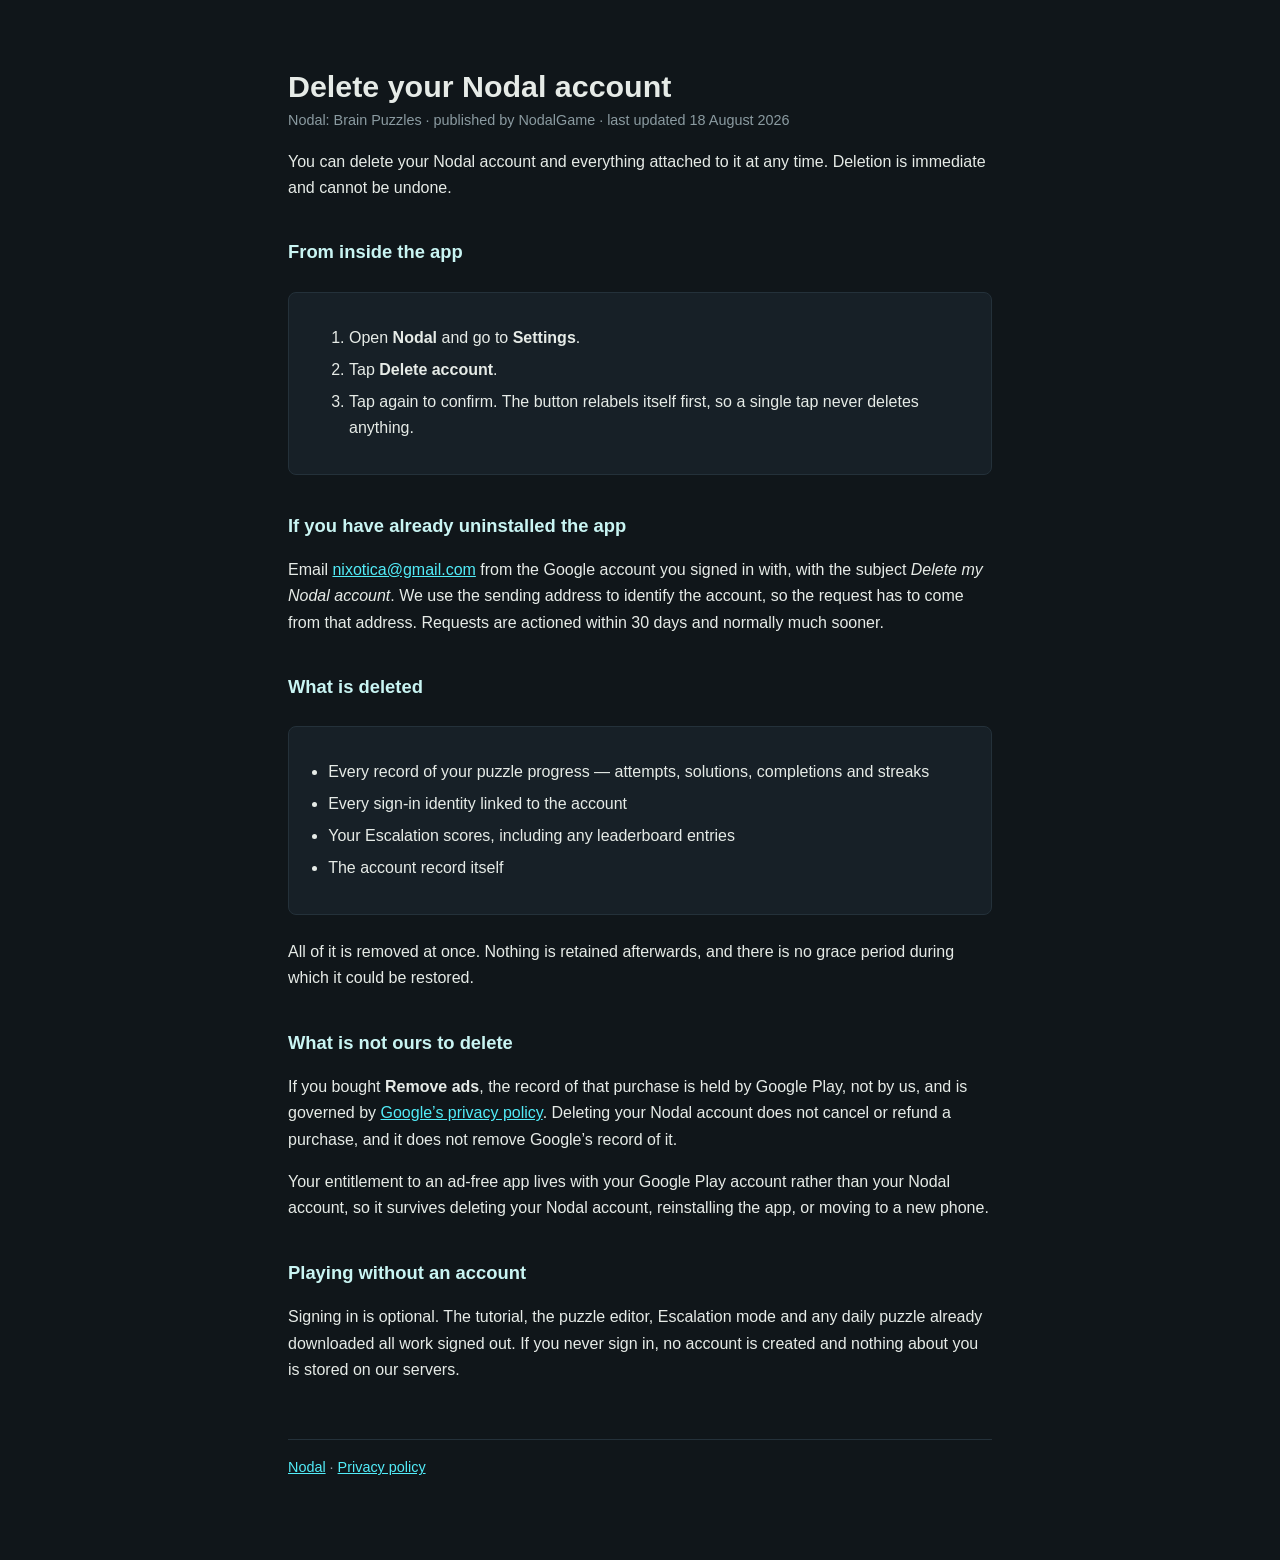
==== delete-account.html @ af57559f "Add privacy policy and account deletion pages Both are required by Google Play: the privacy policy f" ====
<!doctype html>
<html lang="en">
<head>
<meta charset="utf-8">
<meta name="viewport" content="width=device-width, initial-scale=1">
<title>Delete your Nodal account</title>
<link rel="stylesheet" href="style.css">
</head>
<body>

<h1>Delete your Nodal account</h1>
<p class="meta">Nodal: Brain Puzzles &middot; published by NodalGame &middot; last updated 18 August 2026</p>

<p>You can delete your Nodal account and everything attached to it at any time.
Deletion is immediate and cannot be undone.</p>

<h2>From inside the app</h2>
<div class="card">
<ol>
  <li>Open <strong>Nodal</strong> and go to <strong>Settings</strong>.</li>
  <li>Tap <strong>Delete account</strong>.</li>
  <li>Tap again to confirm. The button relabels itself first, so a single tap
      never deletes anything.</li>
</ol>
</div>

<h2>If you have already uninstalled the app</h2>
<p>Email <a href="mailto:nixotica@gmail.com">nixotica@gmail.com</a> from the
Google account you signed in with, with the subject <em>Delete my Nodal
account</em>. We use the sending address to identify the account, so the request
has to come from that address. Requests are actioned within 30 days and
normally much sooner.</p>

<h2>What is deleted</h2>
<div class="card">
<ul>
  <li>Every record of your puzzle progress &mdash; attempts, solutions,
      completions and streaks</li>
  <li>Every sign-in identity linked to the account</li>
  <li>Your Escalation scores, including any leaderboard entries</li>
  <li>The account record itself</li>
</ul>
</div>
<p>All of it is removed at once. Nothing is retained afterwards, and there is no
grace period during which it could be restored.</p>

<h2>What is not ours to delete</h2>
<p>If you bought <strong>Remove ads</strong>, the record of that purchase is held
by Google Play, not by us, and is governed by
<a href="https://policies.google.com/privacy">Google&rsquo;s privacy policy</a>.
Deleting your Nodal account does not cancel or refund a purchase, and it does not
remove Google&rsquo;s record of it.</p>

<p>Your entitlement to an ad-free app lives with your Google Play account rather
than your Nodal account, so it survives deleting your Nodal account, reinstalling
the app, or moving to a new phone.</p>

<h2>Playing without an account</h2>
<p>Signing in is optional. The tutorial, the puzzle editor, Escalation mode and
any daily puzzle already downloaded all work signed out. If you never sign in,
no account is created and nothing about you is stored on our servers.</p>

<footer>
<a href="./">Nodal</a> &middot; <a href="privacy.html">Privacy policy</a>
</footer>

</body>
</html>
---- style.css ----
:root { color-scheme: dark; }
body {
  background: #10161a;
  color: #e6ebe7;
  font: 16px/1.65 -apple-system, BlinkMacSystemFont, "Segoe UI", Roboto, sans-serif;
  margin: 0 auto;
  max-width: 44rem;
  padding: 3rem 1.25rem 5rem;
}
h1 { font-size: 1.9rem; line-height: 1.2; margin-bottom: .25rem; }
h2 { font-size: 1.15rem; margin-top: 2.25rem; color: #c9f5f3; }
a { color: #52ecf8; }
.meta { color: #8b9ba1; font-size: .9rem; margin-top: 0; }
.card {
  background: #172027;
  border: 1px solid #24313a;
  border-radius: 8px;
  padding: 1rem 1.25rem;
  margin: 1.5rem 0;
}
ul { padding-left: 1.2rem; }
li { margin: .35rem 0; }
code { background: #172027; padding: .1rem .35rem; border-radius: 4px; }
footer { margin-top: 3.5rem; color: #8b9ba1; font-size: .9rem; border-top: 1px solid #24313a; padding-top: 1rem; }
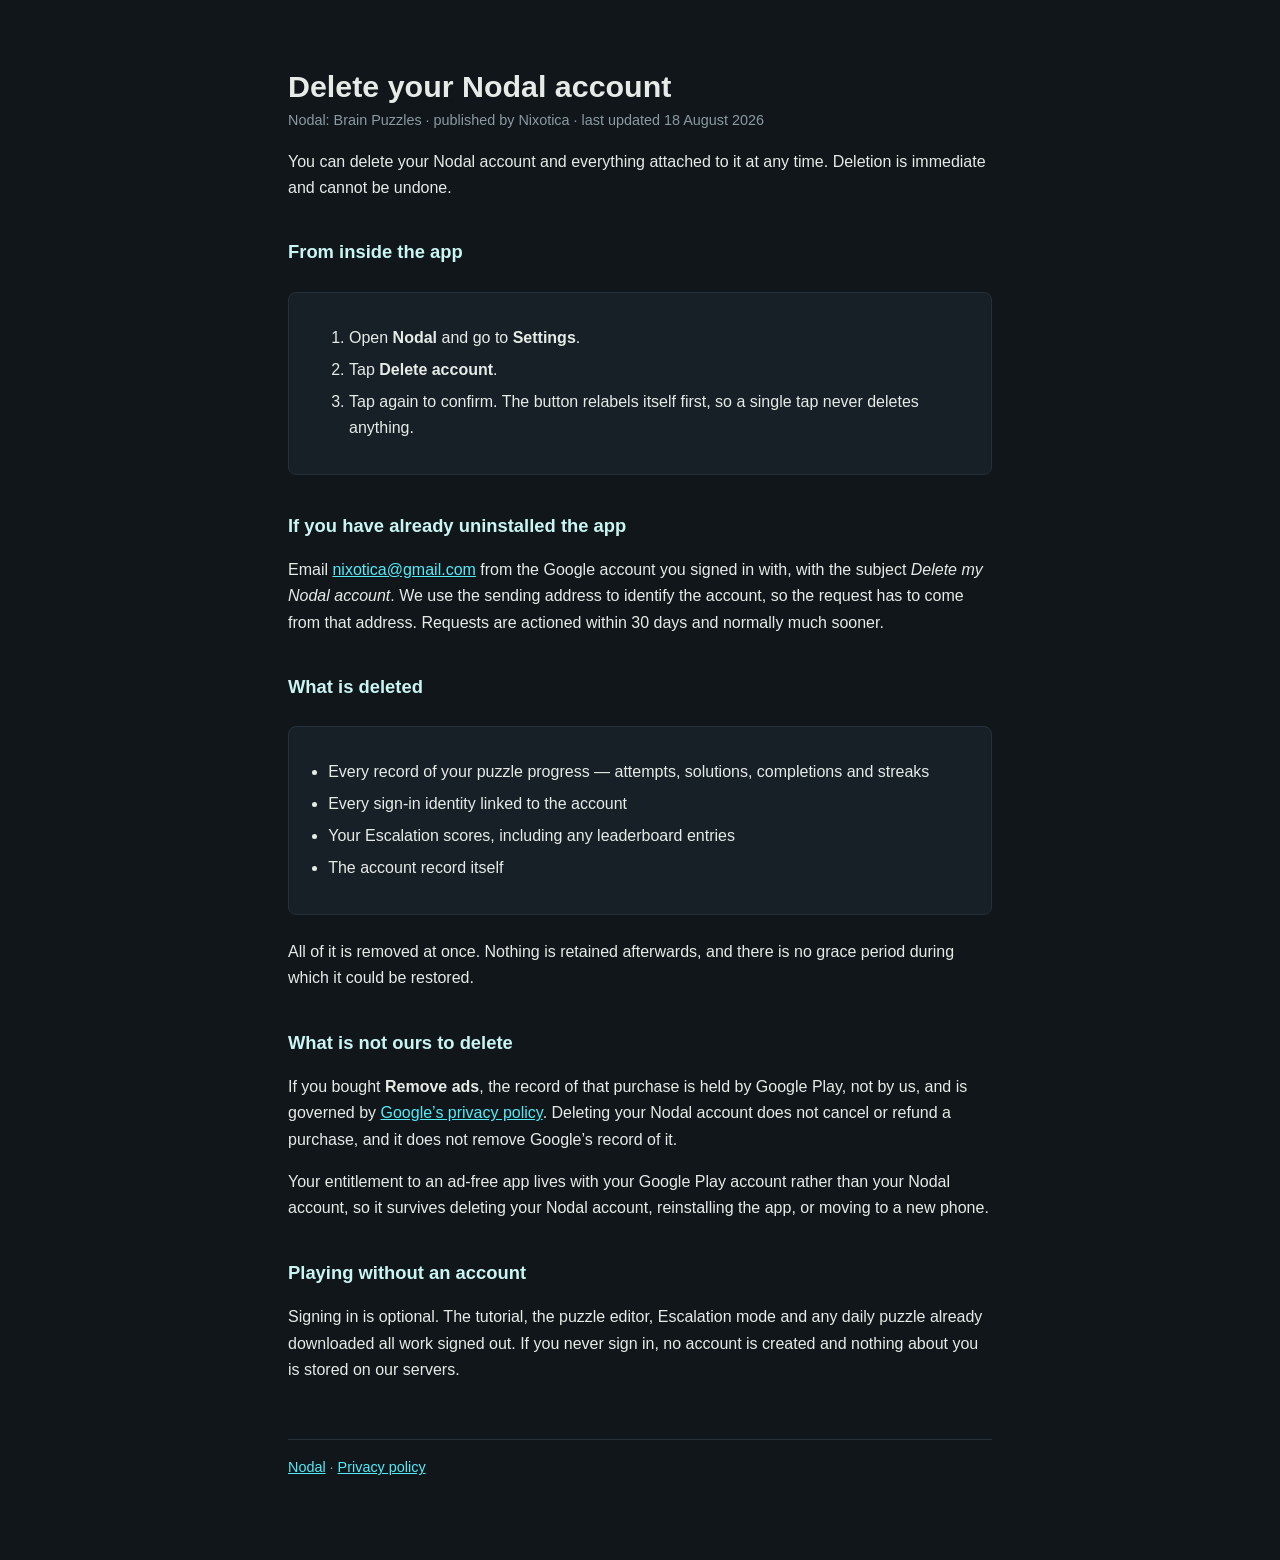
==== commit 1686f172: "Name Nixotica as the publisher Play requires the deletion page to refer to the app or developer name" ====
--- a/delete-account.html
+++ b/delete-account.html
@@ -9,7 +9,7 @@
 <body>
 
 <h1>Delete your Nodal account</h1>
-<p class="meta">Nodal: Brain Puzzles &middot; published by NodalGame &middot; last updated 18 August 2026</p>
+<p class="meta">Nodal: Brain Puzzles &middot; published by Nixotica &middot; last updated 18 August 2026</p>
 
 <p>You can delete your Nodal account and everything attached to it at any time.
 Deletion is immediate and cannot be undone.</p>
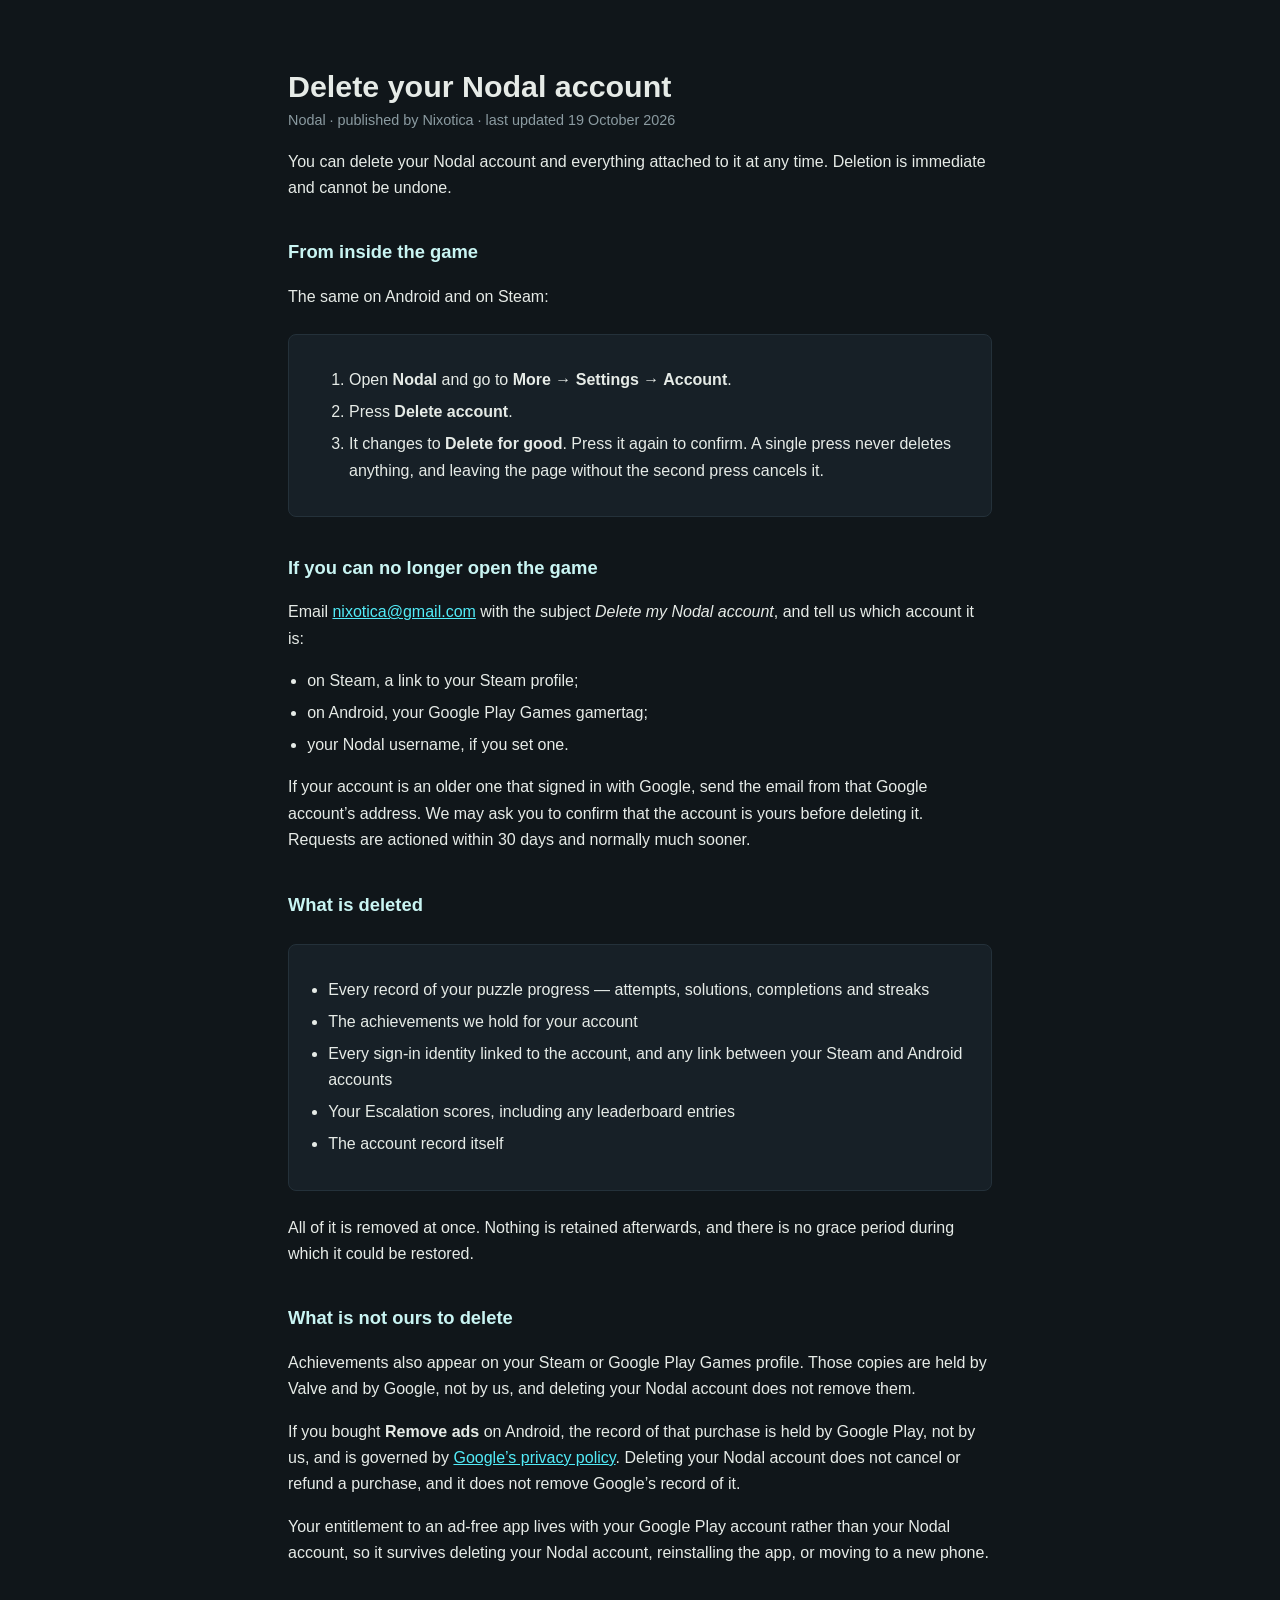
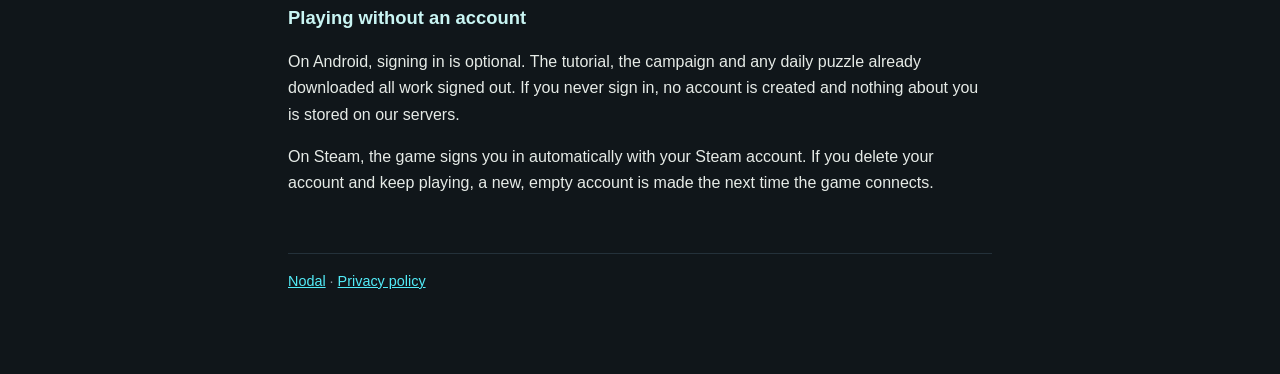
==== commit 164f48f8: "Cover Steam, Play Games, usernames, achievements Rewrites the privacy policy and deletion page for S" ====
--- a/delete-account.html
+++ b/delete-account.html
@@ -9,56 +9,72 @@
 <body>
 
 <h1>Delete your Nodal account</h1>
-<p class="meta">Nodal: Brain Puzzles &middot; published by Nixotica &middot; last updated 18 August 2026</p>
+<p class="meta">Nodal &middot; published by Nixotica &middot; last updated 19 October 2026</p>
 
 <p>You can delete your Nodal account and everything attached to it at any time.
 Deletion is immediate and cannot be undone.</p>
 
-<h2>From inside the app</h2>
+<h2>From inside the game</h2>
+<p>The same on Android and on Steam:</p>
 <div class="card">
 <ol>
-  <li>Open <strong>Nodal</strong> and go to <strong>Settings</strong>.</li>
-  <li>Tap <strong>Delete account</strong>.</li>
-  <li>Tap again to confirm. The button relabels itself first, so a single tap
-      never deletes anything.</li>
+<li>Open <strong>Nodal</strong> and go to <strong>More &rarr; Settings &rarr;
+Account</strong>.</li>
+<li>Press <strong>Delete account</strong>.</li>
+<li>It changes to <strong>Delete for good</strong>. Press it again to
+confirm. A single press never deletes anything, and leaving the page without
+the second press cancels it.</li>
 </ol>
 </div>
 
-<h2>If you have already uninstalled the app</h2>
-<p>Email <a href="mailto:nixotica@gmail.com">nixotica@gmail.com</a> from the
-Google account you signed in with, with the subject <em>Delete my Nodal
-account</em>. We use the sending address to identify the account, so the request
-has to come from that address. Requests are actioned within 30 days and
+<h2>If you can no longer open the game</h2>
+<p>Email <a href="mailto:nixotica@gmail.com">nixotica@gmail.com</a> with the
+subject <em>Delete my Nodal account</em>, and tell us which account it is:</p>
+<ul>
+<li>on Steam, a link to your Steam profile;</li>
+<li>on Android, your Google Play Games gamertag;</li>
+<li>your Nodal username, if you set one.</li>
+</ul>
+<p>If your account is an older one that signed in with Google, send the email
+from that Google account&rsquo;s address. We may ask you to confirm that the
+account is yours before deleting it. Requests are actioned within 30 days and
 normally much sooner.</p>
 
 <h2>What is deleted</h2>
 <div class="card">
 <ul>
-  <li>Every record of your puzzle progress &mdash; attempts, solutions,
-      completions and streaks</li>
-  <li>Every sign-in identity linked to the account</li>
-  <li>Your Escalation scores, including any leaderboard entries</li>
-  <li>The account record itself</li>
+<li>Every record of your puzzle progress &mdash; attempts, solutions,
+completions and streaks</li>
+<li>The achievements we hold for your account</li>
+<li>Every sign-in identity linked to the account, and any link between your
+Steam and Android accounts</li>
+<li>Your Escalation scores, including any leaderboard entries</li>
+<li>The account record itself</li>
 </ul>
 </div>
 <p>All of it is removed at once. Nothing is retained afterwards, and there is no
 grace period during which it could be restored.</p>
 
 <h2>What is not ours to delete</h2>
-<p>If you bought <strong>Remove ads</strong>, the record of that purchase is held
-by Google Play, not by us, and is governed by
+<p>Achievements also appear on your Steam or Google Play Games profile. Those
+copies are held by Valve and by Google, not by us, and deleting your Nodal
+account does not remove them.</p>
+<p>If you bought <strong>Remove ads</strong> on Android, the record of that
+purchase is held by Google Play, not by us, and is governed by
 <a href="https://policies.google.com/privacy">Google&rsquo;s privacy policy</a>.
 Deleting your Nodal account does not cancel or refund a purchase, and it does not
 remove Google&rsquo;s record of it.</p>
-
 <p>Your entitlement to an ad-free app lives with your Google Play account rather
 than your Nodal account, so it survives deleting your Nodal account, reinstalling
 the app, or moving to a new phone.</p>
 
 <h2>Playing without an account</h2>
-<p>Signing in is optional. The tutorial, the puzzle editor, Escalation mode and
-any daily puzzle already downloaded all work signed out. If you never sign in,
-no account is created and nothing about you is stored on our servers.</p>
+<p>On Android, signing in is optional. The tutorial, the campaign and any daily
+puzzle already downloaded all work signed out. If you never sign in, no account
+is created and nothing about you is stored on our servers.</p>
+<p>On Steam, the game signs you in automatically with your Steam account. If you
+delete your account and keep playing, a new, empty account is made the next time
+the game connects.</p>
 
 <footer>
 <a href="./">Nodal</a> &middot; <a href="privacy.html">Privacy policy</a>
